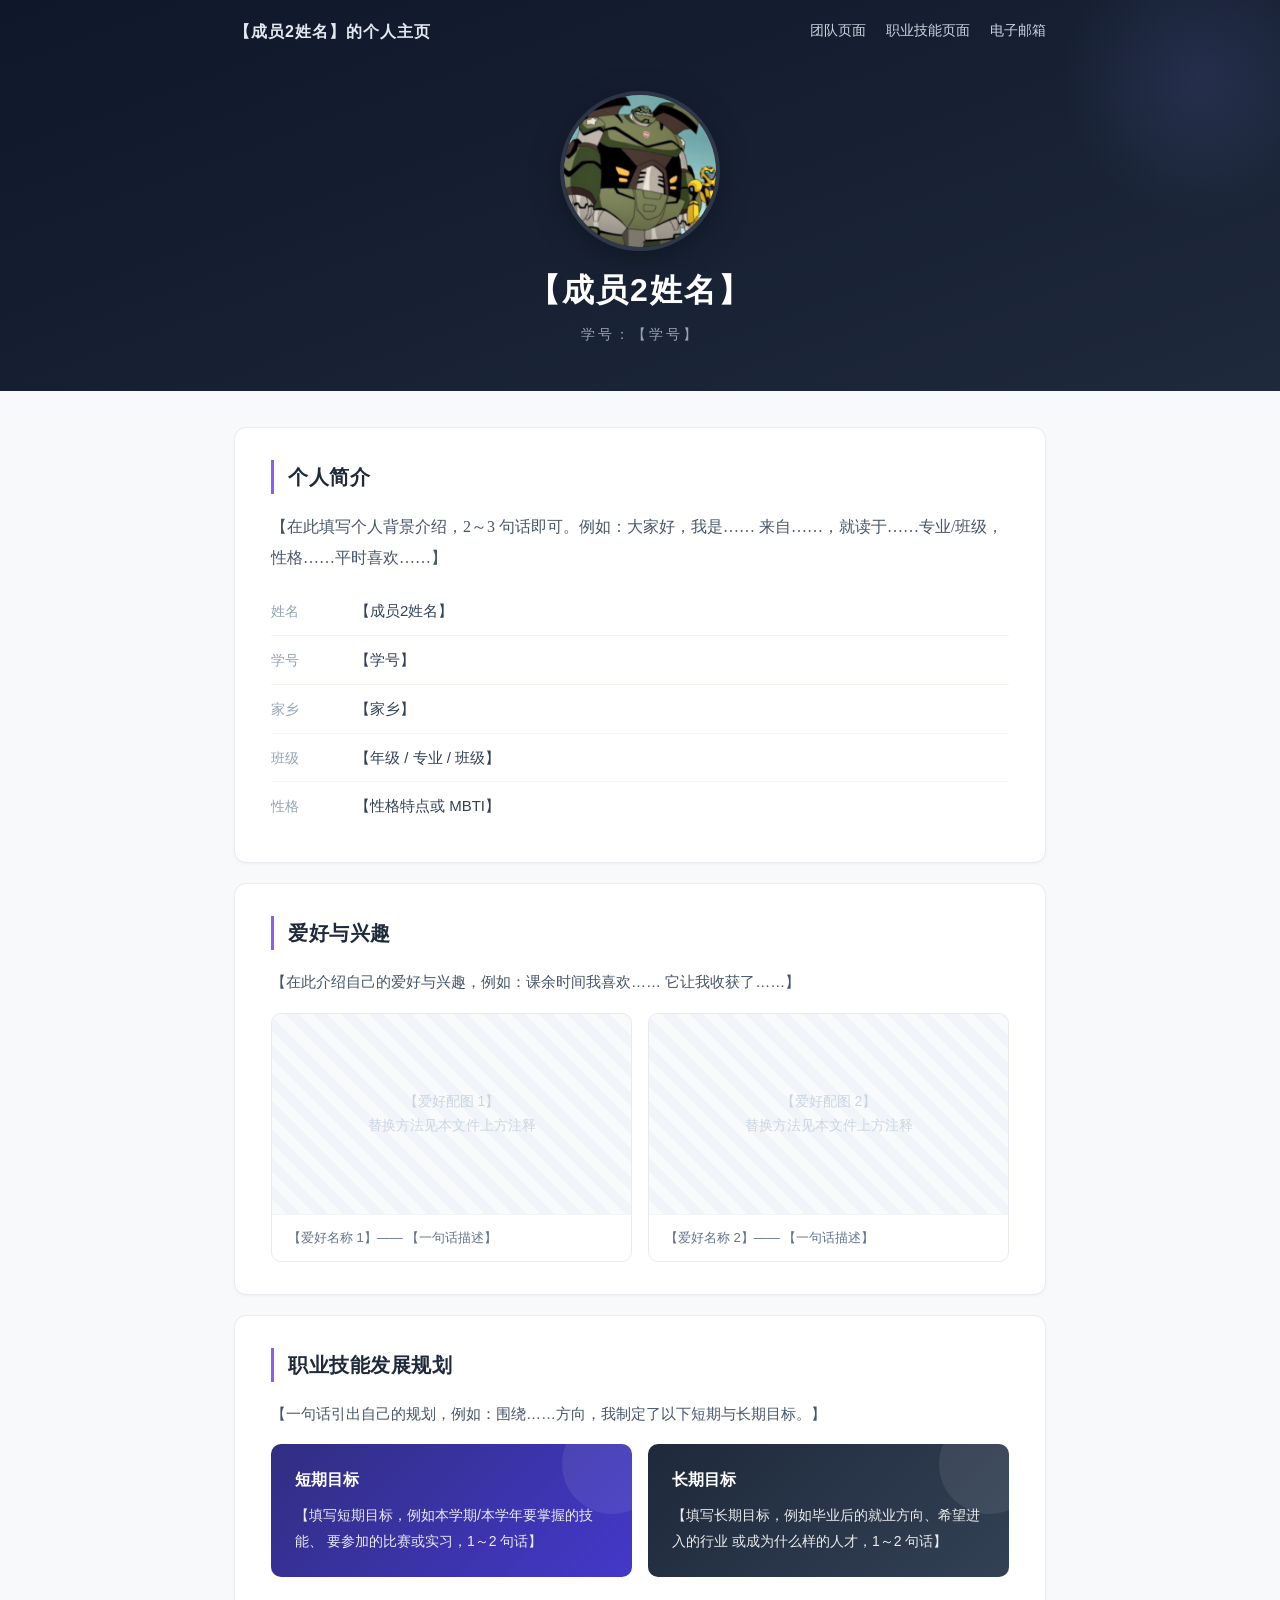
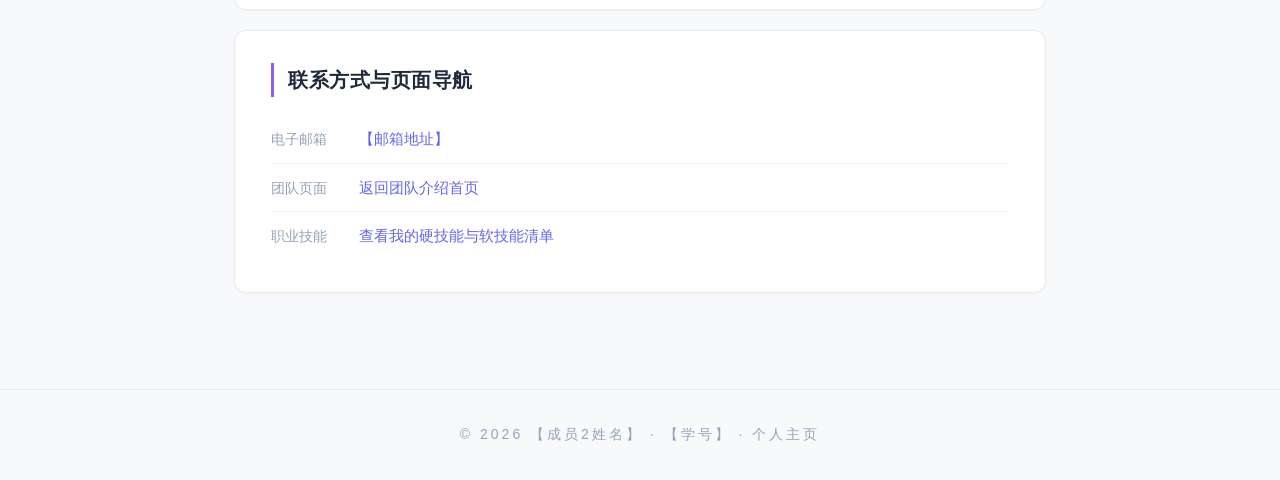
==== profile-member2.html @ 417dc0b5 "Add files via upload" ====
<!DOCTYPE html>
<!--
  ==========================================================================
  成员 2 个人主页 —— 占位模板（使用前请按以下清单替换全部【】内容）
  --------------------------------------------------------------------------
  □ 1. 头像：把本人正方形照片命名为 member2.png，覆盖 images/member2.png
  □ 2. 全文搜索【成员2姓名】替换为真实姓名（共约 6 处）
  □ 3. 把【学号】【邮箱地址】【家乡】【班级】【性格/MBTI】替换为真实信息
  □ 4. “个人简介”段落改成自己的介绍
  □ 5. “爱好与兴趣”：替换文字，并把灰色占位框换成 <img> 图片
       （写法见注释，图片放进 images 文件夹）
  □ 6. “职业技能发展规划”：替换短期、长期目标
  □ 7. 联系方式中的邮箱：同时替换 mailto: 后面的地址和显示的文字
  □ 8. 最后把本文件重命名为 profile-姓名拼音.html，更直观（可选）
  ==========================================================================
-->
<html lang="zh-CN">
<head>
    <meta charset="UTF-8">
    <meta name="viewport" content="width=device-width, initial-scale=1.0">
    <title>【成员2姓名】 - 个人主页</title>
    <!-- 外部 CSS 样式表 -->
    <link rel="stylesheet" href="css/style.css">
    <!-- 页面内部内嵌 CSS：ID 选择器 + 标题样式 + 上下文选择器 -->
    <style>
        /* ID 选择器：设置个人简介正文字体 */
        #bio-text {
            font-family: Georgia, "Times New Roman", "宋体", serif;
            font-size: 16px;
            color: #475569;
        }

        /* 标题文本样式 */
        h2 {
            color: #1e293b;
            font-size: 20px;
            border-left: 3px solid #8b5cf6;
            font-weight: 700;
            padding-left: 14px;
            margin: 0 0 18px;
            letter-spacing: 0.5px;
        }

        /* 上下文选择器：设置 div.content 内部段落行高 */
        div.content p {
            line-height: 1.9;
        }

        .accent {
            color: #8b5cf6;
            font-weight: 600;
        }
    </style>
</head>
<body>

    <!-- ========== 顶部横幅：照片 + 姓名 + 学号 ========== -->
    <header class="header">
        <nav class="nav">
            <span class="nav-brand">【成员2姓名】的个人主页</span>
            <div class="nav-links">
                <a class="link" href="index.html">团队页面</a>
                <a class="link" href="skills.html#member2">职业技能页面</a>
                <!-- 替换邮箱：把 mailto: 后的地址改成自己的邮箱 -->
                <a class="link" href="mailto:【邮箱地址】">电子邮箱</a>
            </div>
        </nav>
        <div class="hero">
            <!-- 头像替换：用本人照片覆盖 images/member2.png（建议正方形）即可 -->
            <img class="avatar" src="images/member2.png" alt="【成员2姓名】的个人照片（当前为占位示例图）">
            <h1>【成员2姓名】</h1>
            <p class="stu-id">学号：【学号】</p>
        </div>
    </header>

    <!-- ========== 正文 ========== -->
    <div class="container content">

        <!-- 个人简介 -->
        <section class="card">
            <h2>个人简介</h2>
            <p id="bio-text">
                【在此填写个人背景介绍，2～3 句话即可。例如：大家好，我是……
                来自……，就读于……专业/班级，性格……平时喜欢……】
            </p>
            <ul class="info-list" style="margin-top:14px;">
                <li><span class="info-label">姓名</span>【成员2姓名】</li>
                <li><span class="info-label">学号</span>【学号】</li>
                <li><span class="info-label">家乡</span>【家乡】</li>
                <li><span class="info-label">班级</span>【年级 / 专业 / 班级】</li>
                <li><span class="info-label">性格</span>【性格特点或 MBTI】</li>
            </ul>
        </section>

        <!-- 爱好与兴趣 -->
        <section class="card">
            <h2>爱好与兴趣</h2>
            <p>
                【在此介绍自己的爱好与兴趣，例如：课余时间我喜欢……
                它让我收获了……】
            </p>
            <!--
              爱好配图替换方法：
              把灰色占位框 <div class="photo-placeholder">...</div> 整段替换为：
                <img src="images/你的图片文件名.jpg" alt="图片说明">
              例如：
                <figure>
                    <img src="images/my-photo.jpg" alt="旅行照片">
                    <figcaption>旅行 —— 用脚步丈量世界</figcaption>
                </figure>
            -->
            <div class="gallery">
                <figure>
                    <div class="photo-placeholder">
                        【爱好配图 1】<br>替换方法见本文件上方注释
                    </div>
                    <figcaption>【爱好名称 1】—— 【一句话描述】</figcaption>
                </figure>
                <figure>
                    <div class="photo-placeholder">
                        【爱好配图 2】<br>替换方法见本文件上方注释
                    </div>
                    <figcaption>【爱好名称 2】—— 【一句话描述】</figcaption>
                </figure>
            </div>
        </section>

        <!-- 职业技能发展规划 -->
        <section class="card">
            <h2>职业技能发展规划</h2>
            <p>
                【一句话引出自己的规划，例如：围绕……方向，我制定了以下短期与长期目标。】
            </p>
            <div class="plan-grid">
                <div class="plan-card plan-short">
                    <h3>短期目标</h3>
                    <p>
                        【填写短期目标，例如本学期/本学年要掌握的技能、
                        要参加的比赛或实习，1～2 句话】
                    </p>
                </div>
                <div class="plan-card plan-long">
                    <h3>长期目标</h3>
                    <p>
                        【填写长期目标，例如毕业后的就业方向、希望进入的行业
                        或成为什么样的人才，1～2 句话】
                    </p>
                </div>
            </div>
        </section>

        <!-- 联系方式与导航 -->
        <section class="card">
            <h2>联系方式与页面导航</h2>
            <ul class="info-list">
                <li>
                    <span class="info-label">电子邮箱</span>
                    <!-- mailto: 后的地址与显示文字都要替换 -->
                    <a class="link" href="mailto:【邮箱地址】">【邮箱地址】</a>
                </li>
                <li>
                    <span class="info-label">团队页面</span>
                    <a class="link" href="index.html">返回团队介绍首页</a>
                </li>
                <li>
                    <span class="info-label">职业技能</span>
                    <a class="link" href="skills.html#member2">查看我的硬技能与软技能清单</a>
                </li>
            </ul>
        </section>

    </div>

    <footer class="footer">
        <p class="stu-id" style="color:#94a3b8 !important;">© 2026 【成员2姓名】 · 【学号】 · 个人主页</p>
    </footer>

</body>
</html>
---- css/style.css ----
/* ==========================================================
   团队个人网站 外部样式表 style.css —— v2 简洁大气版
   所有个人主页与职业技能页面共用本文件
   ========================================================== */

/* ---------- 1. 基础重置 ---------- */
*, *::before, *::after {
    margin: 0;
    padding: 0;
    box-sizing: border-box;
}

html {
    scroll-behavior: smooth;
    -webkit-text-size-adjust: 100%;
}

body {
    font-family: -apple-system, "Microsoft YaHei", "PingFang SC", "Helvetica Neue", Arial, sans-serif;
    color: #1e293b;
    background-color: #f8f9fb;
    line-height: 1.7;
    -webkit-font-smoothing: antialiased;
}

/* 统一设置全部 <p> 段落标签的样式 */
p {
    font-size: 15px;
    color: #475569;
    line-height: 1.85;
    margin-bottom: 12px;
}

img {
    max-width: 100%;
    height: auto;
    display: block;
}

ul { list-style: none; }
a { color: inherit; text-decoration: none; }

/* ---------- 2. 通用布局类 ---------- */
.container {
    width: 100%;
    max-width: 860px;
    margin: 0 auto;
    padding: 0 24px;
}

/* 通用卡片类 */
.card {
    background-color: #ffffff;
    border-radius: 12px;
    padding: 32px 36px;
    margin-bottom: 20px;
    border: 1px solid #e8eaef;
    box-shadow: 0 1px 3px rgba(15, 23, 42, 0.04);
    transition: box-shadow 0.3s ease, border-color 0.3s ease;
}

.card:hover {
    box-shadow: 0 8px 24px rgba(15, 23, 42, 0.08);
    border-color: #d1d5db;
}

/* 通用小标签类 */
.tag {
    display: inline-block;
    background-color: #eef2ff;
    color: #4338ca;
    border: 1px solid #c7d2fe;
    border-radius: 6px;
    padding: 4px 12px;
    font-size: 13px;
    margin: 4px 6px 4px 0;
    transition: all 0.2s ease;
}

.tag:hover {
    background-color: #4338ca;
    color: #fff;
}

/* ---------- 3. 顶部横幅与导航 ---------- */
.header {
    background: linear-gradient(160deg, #0f172a 0%, #1e293b 100%);
    color: #ffffff;
    padding-bottom: 44px;
    position: relative;
    overflow: hidden;
}

/* 装饰光斑 */
.header::before {
    content: "";
    position: absolute;
    top: -60px;
    right: -60px;
    width: 280px;
    height: 280px;
    border-radius: 50%;
    background: radial-gradient(circle, rgba(129, 140, 248, 0.12) 0%, transparent 70%);
}

/* 标签限定类（上下文）：只作用于 class="header" 内部的 h1 */
.header h1 {
    font-size: 32px;
    font-weight: 700;
    letter-spacing: 2px;
    margin: 12px 0 4px;
}

.header p {
    color: #94a3b8;
}

.nav {
    max-width: 860px;
    margin: 0 auto;
    padding: 18px 24px;
    display: flex;
    justify-content: space-between;
    align-items: center;
    flex-wrap: wrap;
    gap: 10px;
    position: relative;
    z-index: 1;
}

.nav-brand {
    font-size: 16px;
    font-weight: 600;
    letter-spacing: 1px;
    color: #e2e8f0;
}

.nav-links {
    display: flex;
    flex-wrap: wrap;
    gap: 20px;
}

/* 专门用于 <a> 标签的类，带 hover 效果 */
a.link {
    font-weight: 500;
    color: #6366f1;
    border-bottom: 1px solid transparent;
    transition: color 0.2s ease, border-color 0.2s ease;
}

a.link:hover {
    color: #4338ca;
    border-bottom-color: #4338ca;
}

/* 上下文选择器：导航栏内的链接 */
.nav-links a.link {
    color: #cbd5e1;
    font-size: 14px;
    font-weight: 500;
}

.nav-links a.link:hover {
    color: #818cf8;
    border-bottom-color: #818cf8;
}

/* 个人信息横幅 */
.hero {
    text-align: center;
    padding: 28px 24px 0;
    position: relative;
    z-index: 1;
}

.avatar {
    width: 160px;
    height: 160px;
    object-fit: cover;
    border-radius: 50%;
    margin: 0 auto;
    border: 4px solid rgba(255, 255, 255, 0.1);
    box-shadow: 0 8px 32px rgba(0, 0, 0, 0.3);
    transition: transform 0.4s ease, box-shadow 0.4s ease;
}

.avatar:hover {
    transform: scale(1.04);
    box-shadow: 0 12px 40px rgba(0, 0, 0, 0.4);
}

.stu-id {
    font-size: 14px;
    letter-spacing: 3px;
    color: #94a3b8 !important;
    margin-bottom: 0;
    text-transform: uppercase;
}

/* ---------- 4. 正文内容 ---------- */
.content {
    padding: 36px 24px 56px;
}

.info-list li {
    padding: 11px 0;
    border-bottom: 1px solid #f1f5f9;
    font-size: 15px;
    color: #334155;
}

.info-list li:last-child {
    border-bottom: none;
}

.info-label {
    display: inline-block;
    width: 84px;
    color: #94a3b8;
    font-weight: 500;
    font-size: 14px;
}

/* ---------- 5. 爱好图片画廊 ---------- */
.gallery {
    display: grid;
    grid-template-columns: repeat(2, 1fr);
    gap: 16px;
    margin-top: 16px;
}

.gallery figure {
    border-radius: 10px;
    overflow: hidden;
    background-color: #f8fafc;
    border: 1px solid #e8eaef;
    transition: box-shadow 0.3s ease;
}

.gallery figure:hover {
    box-shadow: 0 8px 20px rgba(15, 23, 42, 0.08);
}

.gallery img {
    width: 100%;
    height: 200px;
    object-fit: cover;
    transition: transform 0.5s ease;
}

.gallery figure:hover img {
    transform: scale(1.04);
}

.gallery figcaption {
    padding: 12px 16px;
    font-size: 13px;
    color: #64748b;
    background-color: #fff;
    border-top: 1px solid #f1f5f9;
}

/* 占位框 */
.photo-placeholder {
    height: 200px;
    display: flex;
    align-items: center;
    justify-content: center;
    text-align: center;
    color: #cbd5e1;
    font-size: 14px;
    padding: 16px;
    background: repeating-linear-gradient(
        45deg, #f8fafc, #f8fafc 10px, #f1f5f9 10px, #f1f5f9 20px
    );
}

/* ---------- 6. 职业规划双卡 ---------- */
.plan-grid {
    display: grid;
    grid-template-columns: 1fr 1fr;
    gap: 16px;
    margin-top: 16px;
}

.plan-card {
    border-radius: 10px;
    padding: 22px 24px;
    color: #ffffff;
    position: relative;
    overflow: hidden;
}

.plan-card::after {
    content: "";
    position: absolute;
    top: -30px;
    right: -30px;
    width: 100px;
    height: 100px;
    border-radius: 50%;
    background: rgba(255, 255, 255, 0.08);
}

.plan-card h3 {
    font-size: 16px;
    font-weight: 600;
    margin-bottom: 8px;
    position: relative;
}

.plan-card p {
    color: rgba(255, 255, 255, 0.9);
    margin-bottom: 0;
    font-size: 14px;
    position: relative;
}

.plan-short {
    background: linear-gradient(135deg, #312e81 0%, #4338ca 100%);
}

.plan-long {
    background: linear-gradient(135deg, #1e293b 0%, #334155 100%);
}

/* ---------- 7. 职业技能页专用 ---------- */
.member-nav {
    display: flex;
    flex-wrap: wrap;
    gap: 10px;
    justify-content: center;
    margin-bottom: 32px;
}

a.member-pill {
    display: inline-block;
    padding: 8px 20px;
    border-radius: 8px;
    background-color: #fff;
    color: #475569;
    border: 1px solid #e2e8f0;
    font-weight: 500;
    font-size: 14px;
    transition: all 0.2s ease;
}

a.member-pill:hover {
    background-color: #1e293b;
    color: #fff;
    border-color: #1e293b;
    transform: translateY(-1px);
}

/* ---------- 8. 页脚 ---------- */
.footer {
    text-align: center;
    padding: 32px 16px;
    color: #94a3b8;
    font-size: 13px;
    border-top: 1px solid #e8eaef;
    margin-top: 20px;
}

/* ==========================================================
   9. 响应式设计
   ========================================================== */
@media (max-width: 768px) {
    .header h1 {
        font-size: 26px;
        letter-spacing: 1px;
    }

    .nav {
        justify-content: center;
        text-align: center;
    }

    .avatar {
        width: 130px;
        height: 130px;
    }

    .card {
        padding: 24px 20px;
    }

    .plan-grid {
        grid-template-columns: 1fr;
    }

    .gallery {
        grid-template-columns: 1fr;
    }

    .gallery img,
    .photo-placeholder {
        height: 180px;
    }
}

@media (max-width: 480px) {
    .header {
        padding-bottom: 32px;
    }

    .header h1 {
        font-size: 22px;
        letter-spacing: 0.5px;
    }

    p {
        font-size: 14px;
    }

    .nav-links {
        gap: 12px;
        font-size: 13px;
    }

    .avatar {
        width: 110px;
        height: 110px;
    }

    .info-label {
        width: 68px;
    }

    .gallery img,
    .photo-placeholder {
        height: 150px;
    }

    .card {
        padding: 20px 16px;
        border-radius: 10px;
    }

    .container {
        padding: 0 16px;
    }
}
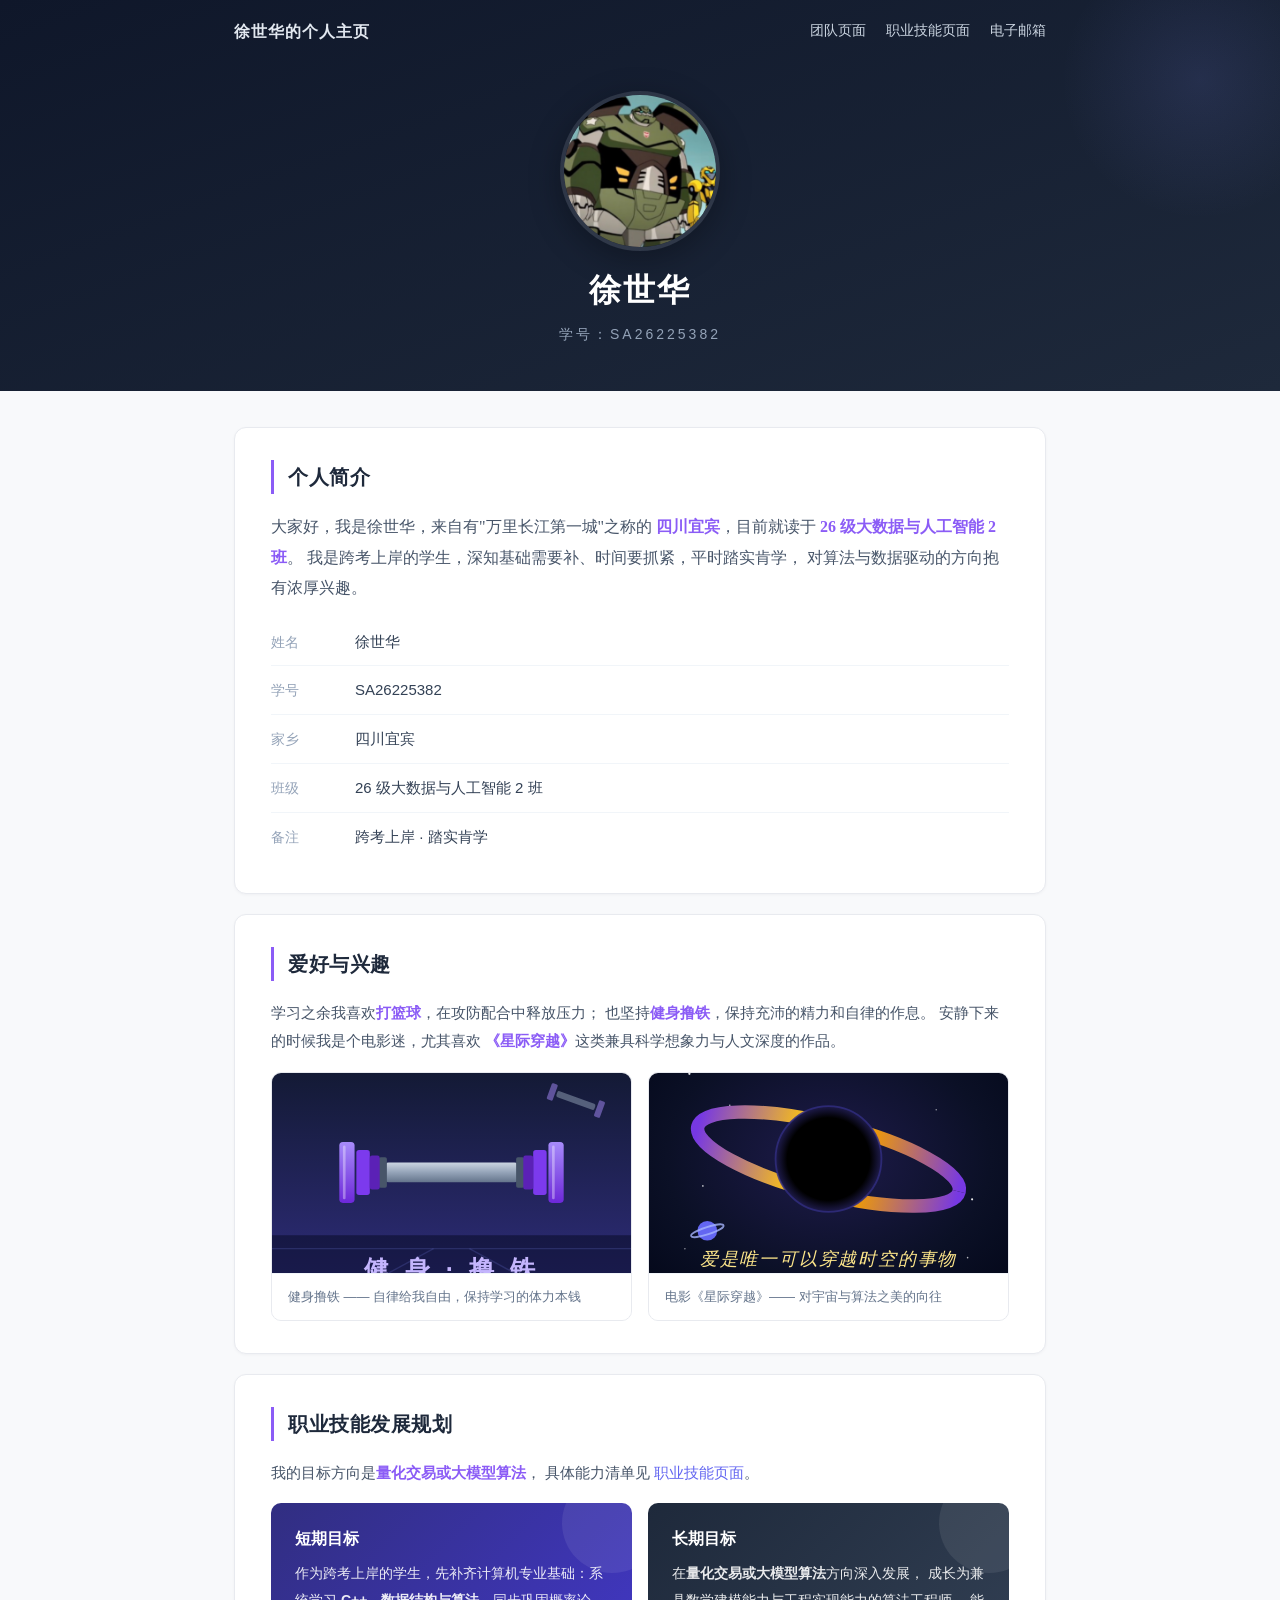
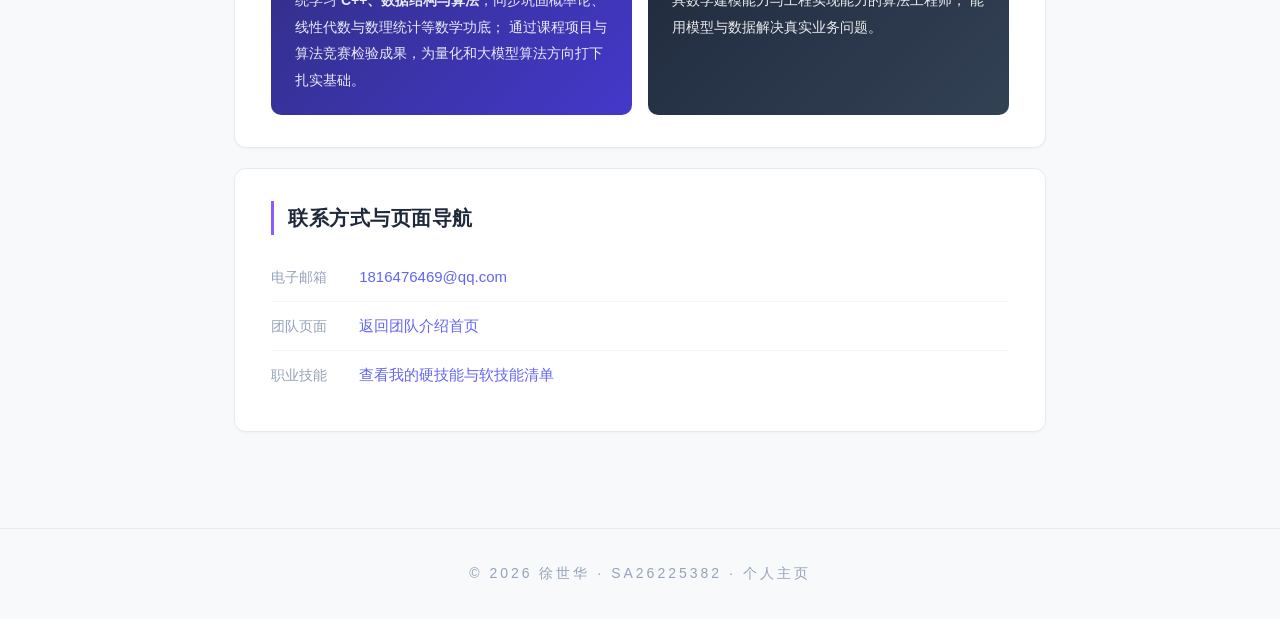
==== commit ff99cdf1: "Add files via upload update 团队信息" ====
--- a/profile-member2.html
+++ b/profile-member2.html
@@ -1,24 +1,15 @@
 <!DOCTYPE html>
 <!--
   ==========================================================================
-  成员 2 个人主页 —— 占位模板（使用前请按以下清单替换全部【】内容）
-  --------------------------------------------------------------------------
-  □ 1. 头像：把本人正方形照片命名为 member2.png，覆盖 images/member2.png
-  □ 2. 全文搜索【成员2姓名】替换为真实姓名（共约 6 处）
-  □ 3. 把【学号】【邮箱地址】【家乡】【班级】【性格/MBTI】替换为真实信息
-  □ 4. “个人简介”段落改成自己的介绍
-  □ 5. “爱好与兴趣”：替换文字，并把灰色占位框换成 <img> 图片
-       （写法见注释，图片放进 images 文件夹）
-  □ 6. “职业技能发展规划”：替换短期、长期目标
-  □ 7. 联系方式中的邮箱：同时替换 mailto: 后面的地址和显示的文字
-  □ 8. 最后把本文件重命名为 profile-姓名拼音.html，更直观（可选）
+  成员 2 个人主页 —— 徐世华（SA26225382）
+  头像替换：把本人正方形照片命名为 member2.png，覆盖 images/member2.png 即可
   ==========================================================================
 -->
 <html lang="zh-CN">
 <head>
     <meta charset="UTF-8">
     <meta name="viewport" content="width=device-width, initial-scale=1.0">
-    <title>【成员2姓名】 - 个人主页</title>
+    <title>徐世华 - 个人主页</title>
     <!-- 外部 CSS 样式表 -->
     <link rel="stylesheet" href="css/style.css">
     <!-- 页面内部内嵌 CSS：ID 选择器 + 标题样式 + 上下文选择器 -->
@@ -57,19 +48,18 @@
     <!-- ========== 顶部横幅：照片 + 姓名 + 学号 ========== -->
     <header class="header">
         <nav class="nav">
-            <span class="nav-brand">【成员2姓名】的个人主页</span>
+            <span class="nav-brand">徐世华的个人主页</span>
             <div class="nav-links">
                 <a class="link" href="index.html">团队页面</a>
                 <a class="link" href="skills.html#member2">职业技能页面</a>
-                <!-- 替换邮箱：把 mailto: 后的地址改成自己的邮箱 -->
-                <a class="link" href="mailto:【邮箱地址】">电子邮箱</a>
+                <a class="link" href="mailto:1816476469@qq.com">电子邮箱</a>
             </div>
         </nav>
         <div class="hero">
             <!-- 头像替换：用本人照片覆盖 images/member2.png（建议正方形）即可 -->
-            <img class="avatar" src="images/member2.png" alt="【成员2姓名】的个人照片（当前为占位示例图）">
-            <h1>【成员2姓名】</h1>
-            <p class="stu-id">学号：【学号】</p>
+            <img class="avatar" src="images/member2.png" alt="徐世华的个人照片（当前为占位示例图）">
+            <h1>徐世华</h1>
+            <p class="stu-id">学号：SA26225382</p>
         </div>
     </header>
 
@@ -80,15 +70,18 @@
         <section class="card">
             <h2>个人简介</h2>
             <p id="bio-text">
-                【在此填写个人背景介绍，2～3 句话即可。例如：大家好，我是……
-                来自……，就读于……专业/班级，性格……平时喜欢……】
+                大家好，我是徐世华，来自有"万里长江第一城"之称的
+                <span class="accent">四川宜宾</span>，目前就读于
+                <span class="accent">26 级大数据与人工智能 2 班</span>。
+                我是跨考上岸的学生，深知基础需要补、时间要抓紧，平时踏实肯学，
+                对算法与数据驱动的方向抱有浓厚兴趣。
             </p>
             <ul class="info-list" style="margin-top:14px;">
-                <li><span class="info-label">姓名</span>【成员2姓名】</li>
-                <li><span class="info-label">学号</span>【学号】</li>
-                <li><span class="info-label">家乡</span>【家乡】</li>
-                <li><span class="info-label">班级</span>【年级 / 专业 / 班级】</li>
-                <li><span class="info-label">性格</span>【性格特点或 MBTI】</li>
+                <li><span class="info-label">姓名</span>徐世华</li>
+                <li><span class="info-label">学号</span>SA26225382</li>
+                <li><span class="info-label">家乡</span>四川宜宾</li>
+                <li><span class="info-label">班级</span>26 级大数据与人工智能 2 班</li>
+                <li><span class="info-label">备注</span>跨考上岸 · 踏实肯学</li>
             </ul>
         </section>
 
@@ -96,31 +89,24 @@
         <section class="card">
             <h2>爱好与兴趣</h2>
             <p>
-                【在此介绍自己的爱好与兴趣，例如：课余时间我喜欢……
-                它让我收获了……】
+                学习之余我喜欢<span class="accent">打篮球</span>，在攻防配合中释放压力；
+                也坚持<span class="accent">健身撸铁</span>，保持充沛的精力和自律的作息。
+                安静下来的时候我是个电影迷，尤其喜欢
+                <span class="accent">《星际穿越》</span>这类兼具科学想象力与人文深度的作品。
             </p>
             <!--
               爱好配图替换方法：
-              把灰色占位框 <div class="photo-placeholder">...</div> 整段替换为：
-                <img src="images/你的图片文件名.jpg" alt="图片说明">
-              例如：
-                <figure>
-                    <img src="images/my-photo.jpg" alt="旅行照片">
-                    <figcaption>旅行 —— 用脚步丈量世界</figcaption>
-                </figure>
+              把真实照片放进 images 文件夹，然后修改下面两个 <img> 的 src 即可，
+              例如 src="images/my-gym.jpg"、src="images/interstellar.jpg"
             -->
             <div class="gallery">
                 <figure>
-                    <div class="photo-placeholder">
-                        【爱好配图 1】<br>替换方法见本文件上方注释
-                    </div>
-                    <figcaption>【爱好名称 1】—— 【一句话描述】</figcaption>
+                    <img src="images/hobby-gym.svg" alt="健身撸铁示意图">
+                    <figcaption>健身撸铁 —— 自律给我自由，保持学习的体力本钱</figcaption>
                 </figure>
                 <figure>
-                    <div class="photo-placeholder">
-                        【爱好配图 2】<br>替换方法见本文件上方注释
-                    </div>
-                    <figcaption>【爱好名称 2】—— 【一句话描述】</figcaption>
+                    <img src="images/hobby-movie.svg" alt="电影《星际穿越》主题示意图">
+                    <figcaption>电影《星际穿越》—— 对宇宙与算法之美的向往</figcaption>
                 </figure>
             </div>
         </section>
@@ -129,21 +115,24 @@
         <section class="card">
             <h2>职业技能发展规划</h2>
             <p>
-                【一句话引出自己的规划，例如：围绕……方向，我制定了以下短期与长期目标。】
+                我的目标方向是<span class="accent">量化交易或大模型算法</span>，
+                具体能力清单见 <a class="link" href="skills.html#member2">职业技能页面</a>。
             </p>
             <div class="plan-grid">
                 <div class="plan-card plan-short">
                     <h3>短期目标</h3>
                     <p>
-                        【填写短期目标，例如本学期/本学年要掌握的技能、
-                        要参加的比赛或实习，1～2 句话】
+                        作为跨考上岸的学生，先补齐计算机专业基础：系统学习
+                        <strong>C++、数据结构与算法</strong>，同步巩固概率论、线性代数与数理统计等数学功底；
+                        通过课程项目与算法竞赛检验成果，为量化和大模型算法方向打下扎实基础。
                     </p>
                 </div>
                 <div class="plan-card plan-long">
                     <h3>长期目标</h3>
                     <p>
-                        【填写长期目标，例如毕业后的就业方向、希望进入的行业
-                        或成为什么样的人才，1～2 句话】
+                        在<strong>量化交易或大模型算法</strong>方向深入发展，
+                        成长为兼具数学建模能力与工程实现能力的算法工程师，
+                        能用模型与数据解决真实业务问题。
                     </p>
                 </div>
             </div>
@@ -155,8 +144,7 @@
             <ul class="info-list">
                 <li>
                     <span class="info-label">电子邮箱</span>
-                    <!-- mailto: 后的地址与显示文字都要替换 -->
-                    <a class="link" href="mailto:【邮箱地址】">【邮箱地址】</a>
+                    <a class="link" href="mailto:1816476469@qq.com">1816476469@qq.com</a>
                 </li>
                 <li>
                     <span class="info-label">团队页面</span>
@@ -172,7 +160,7 @@
     </div>
 
     <footer class="footer">
-        <p class="stu-id" style="color:#94a3b8 !important;">© 2026 【成员2姓名】 · 【学号】 · 个人主页</p>
+        <p class="stu-id" style="color:#94a3b8 !important;">© 2026 徐世华 · SA26225382 · 个人主页</p>
     </footer>
 
 </body>
